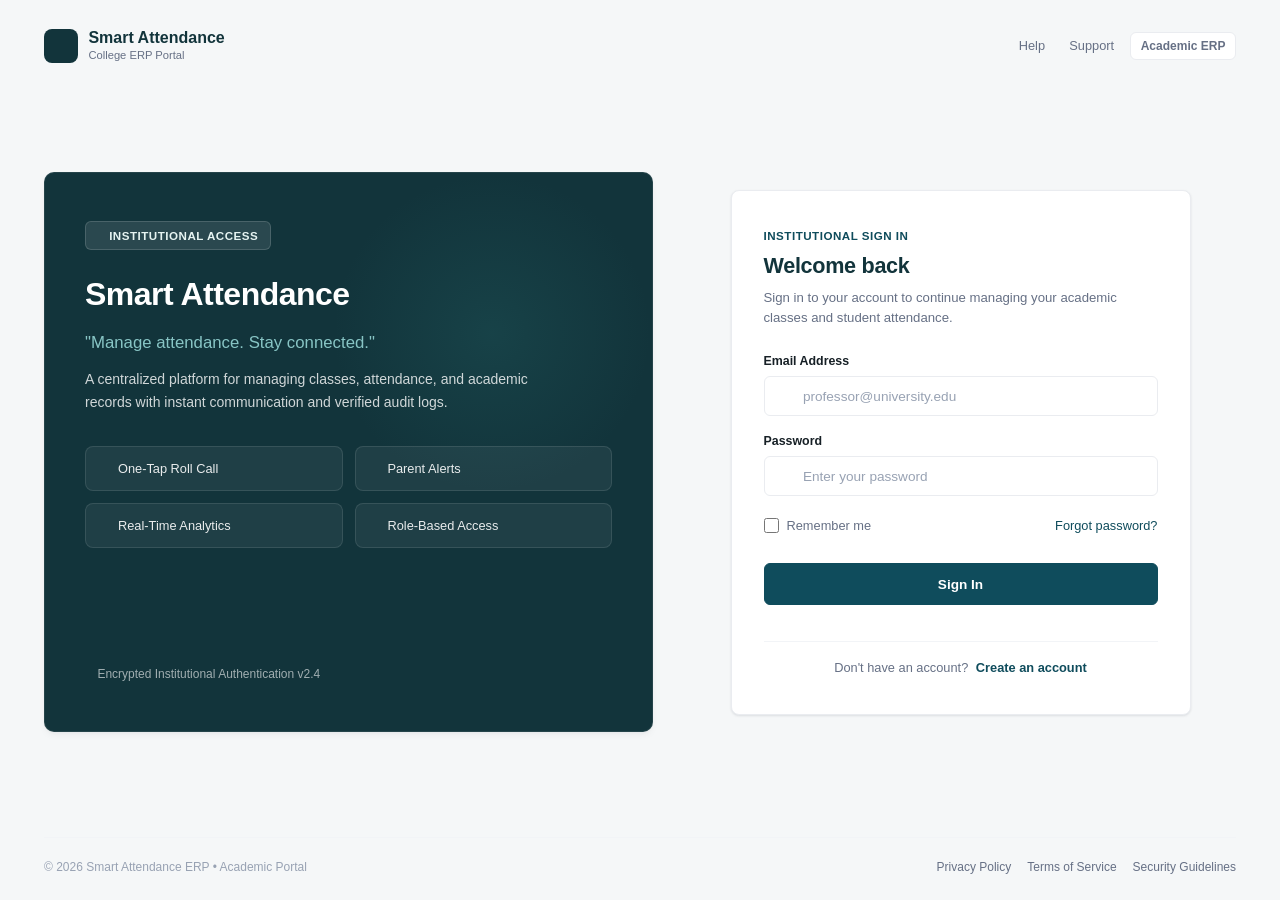
==== index.html @ e1b61ade "UI IS MODIFIED" ====
<!DOCTYPE html>
<html lang="en">
<head>
    <meta charset="UTF-8">
    <meta name="viewport" content="width=device-width, initial-scale=1.0">
    <title>Smart Attendance ERP - College Portal</title>
    <!-- Google Fonts Poppins -->
    <link rel="preconnect" href="https://fonts.googleapis.com">
    <link rel="preconnect" href="https://fonts.gstatic.com" crossorigin>
    <link href="https://fonts.googleapis.com/css2?family=Poppins:wght@400;500;600;700&display=swap" rel="stylesheet">
    <!-- Font Awesome 6.5.1 -->
    <link rel="stylesheet" href="https://cdnjs.cloudflare.com/ajax/libs/font-awesome/6.5.1/css/all.min.css">
    <style>
        :root {
            --primary-dark: #12343B;
            --primary: #0F4C5C;
            --bg-app: #F5F7F8;
            --text-primary: #172026;
            --text-secondary: #667085;
            --border-color: #EAECF0;
        }

        * {
            margin: 0;
            padding: 0;
            box-sizing: border-box;
        }

        body {
            font-family: 'Poppins', sans-serif;
            background-color: var(--bg-app);
            color: var(--text-primary);
            min-height: 100vh;
            display: flex;
            align-items: center;
            justify-content: center;
        }

        .loading-card {
            background-color: #FFFFFF;
            border: 1px solid var(--border-color);
            border-radius: 8px;
            padding: 2.5rem 3rem;
            text-align: center;
            box-shadow: 0 1px 3px rgba(16, 24, 40, 0.05);
            max-width: 420px;
            width: 90%;
        }

        .logo-icon {
            width: 44px;
            height: 44px;
            background-color: var(--primary-dark);
            border-radius: 8px;
            display: inline-flex;
            align-items: center;
            justify-content: center;
            color: #FFFFFF;
            font-size: 1.3rem;
            margin-bottom: 1rem;
        }

        .system-title {
            font-size: 1.1rem;
            font-weight: 700;
            color: var(--primary-dark);
            margin-bottom: 0.25rem;
        }

        .system-tagline {
            font-size: 0.8rem;
            color: var(--text-secondary);
            margin-bottom: 1.75rem;
        }

        .spinner {
            width: 32px;
            height: 32px;
            border: 3px solid var(--border-color);
            border-top-color: var(--primary);
            border-radius: 50%;
            animation: spin 0.8s linear infinite;
            margin: 0 auto 1rem auto;
        }

        @keyframes spin {
            to { transform: rotate(360deg); }
        }

        .status-text {
            font-size: 0.775rem;
            color: var(--text-secondary);
            font-weight: 500;
        }
    </style>
</head>
<body>
    <div class="loading-card">
        <div class="logo-icon">
            <i class="fa-solid fa-graduation-cap"></i>
        </div>
        <h1 class="system-title">Smart Attendance</h1>
        <p class="system-tagline">College ERP Portal</p>
        <div class="spinner"></div>
        <p class="status-text">Verifying session...</p>
    </div>

    <!-- Core Authentication Controller -->
    <script src="auth.js"></script>
    <script>
        document.addEventListener('DOMContentLoaded', () => {
            setTimeout(() => {
                if (window.AuthService && window.AuthService.isAuthenticated()) {
                    window.location.replace('teacher-dashboard.html');
                } else {
                    window.location.replace('Authentication/login.html');
                }
            }, 150);
        });
    </script>
</body>
</html>
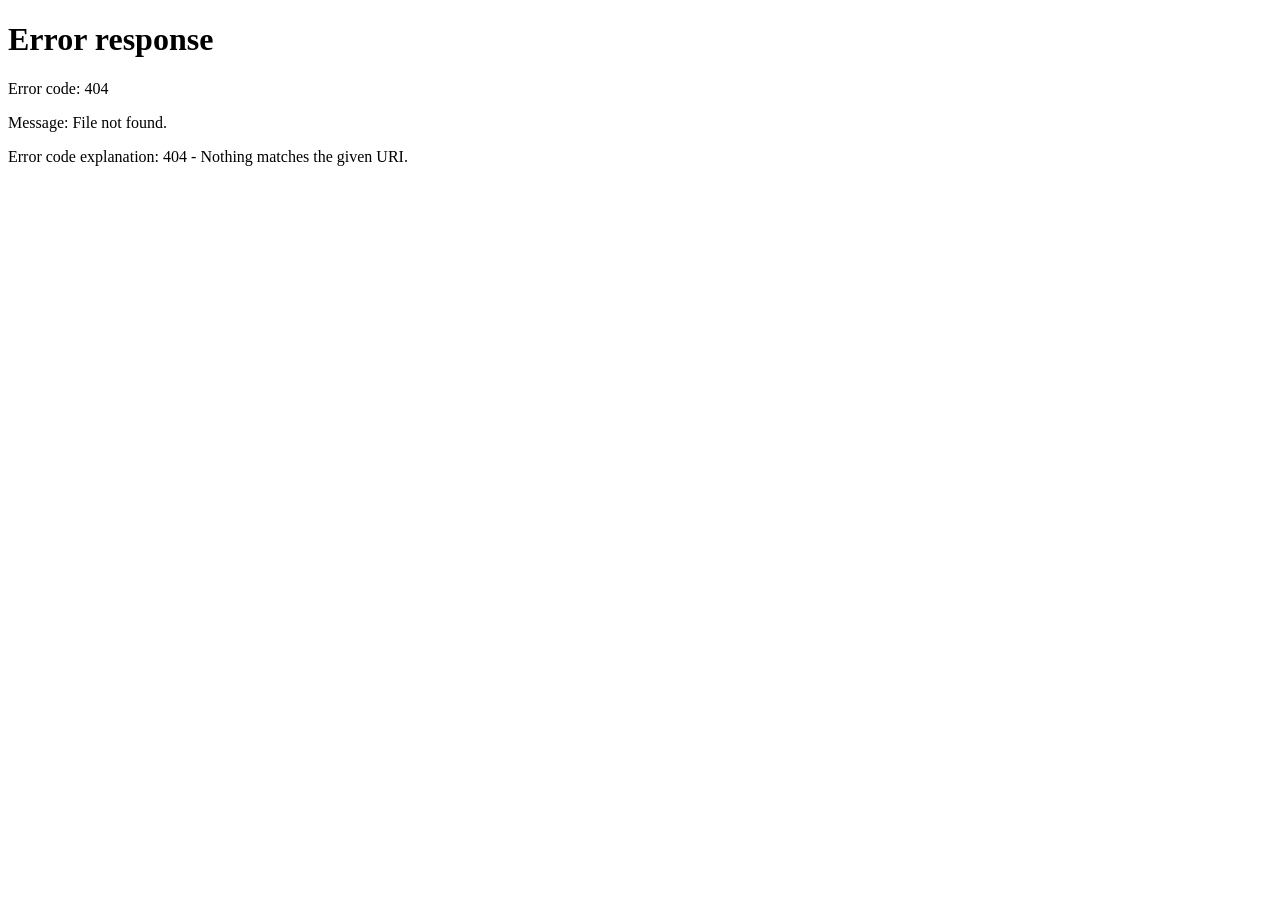
==== commit 39396399: "Final commit" ====
--- a/index.html
+++ b/index.html
@@ -108,14 +108,19 @@
     <!-- Core Authentication Controller -->
     <script src="auth.js"></script>
     <script>
-        document.addEventListener('DOMContentLoaded', () => {
-            setTimeout(() => {
-                if (window.AuthService && window.AuthService.isAuthenticated()) {
-                    window.location.replace('teacher-dashboard.html');
+        document.addEventListener('DOMContentLoaded', async () => {
+            try {
+                const res = await fetch('/api/current-user');
+                if (res.ok) {
+                    window.location.replace('/dashboard');
                 } else {
-                    window.location.replace('Authentication/login.html');
+                    localStorage.removeItem('smart_attendance_auth_session');
+                    sessionStorage.removeItem('smart_attendance_auth_session');
+                    window.location.replace('/login');
                 }
-            }, 150);
+            } catch (e) {
+                window.location.replace('/login');
+            }
         });
     </script>
 </body>
